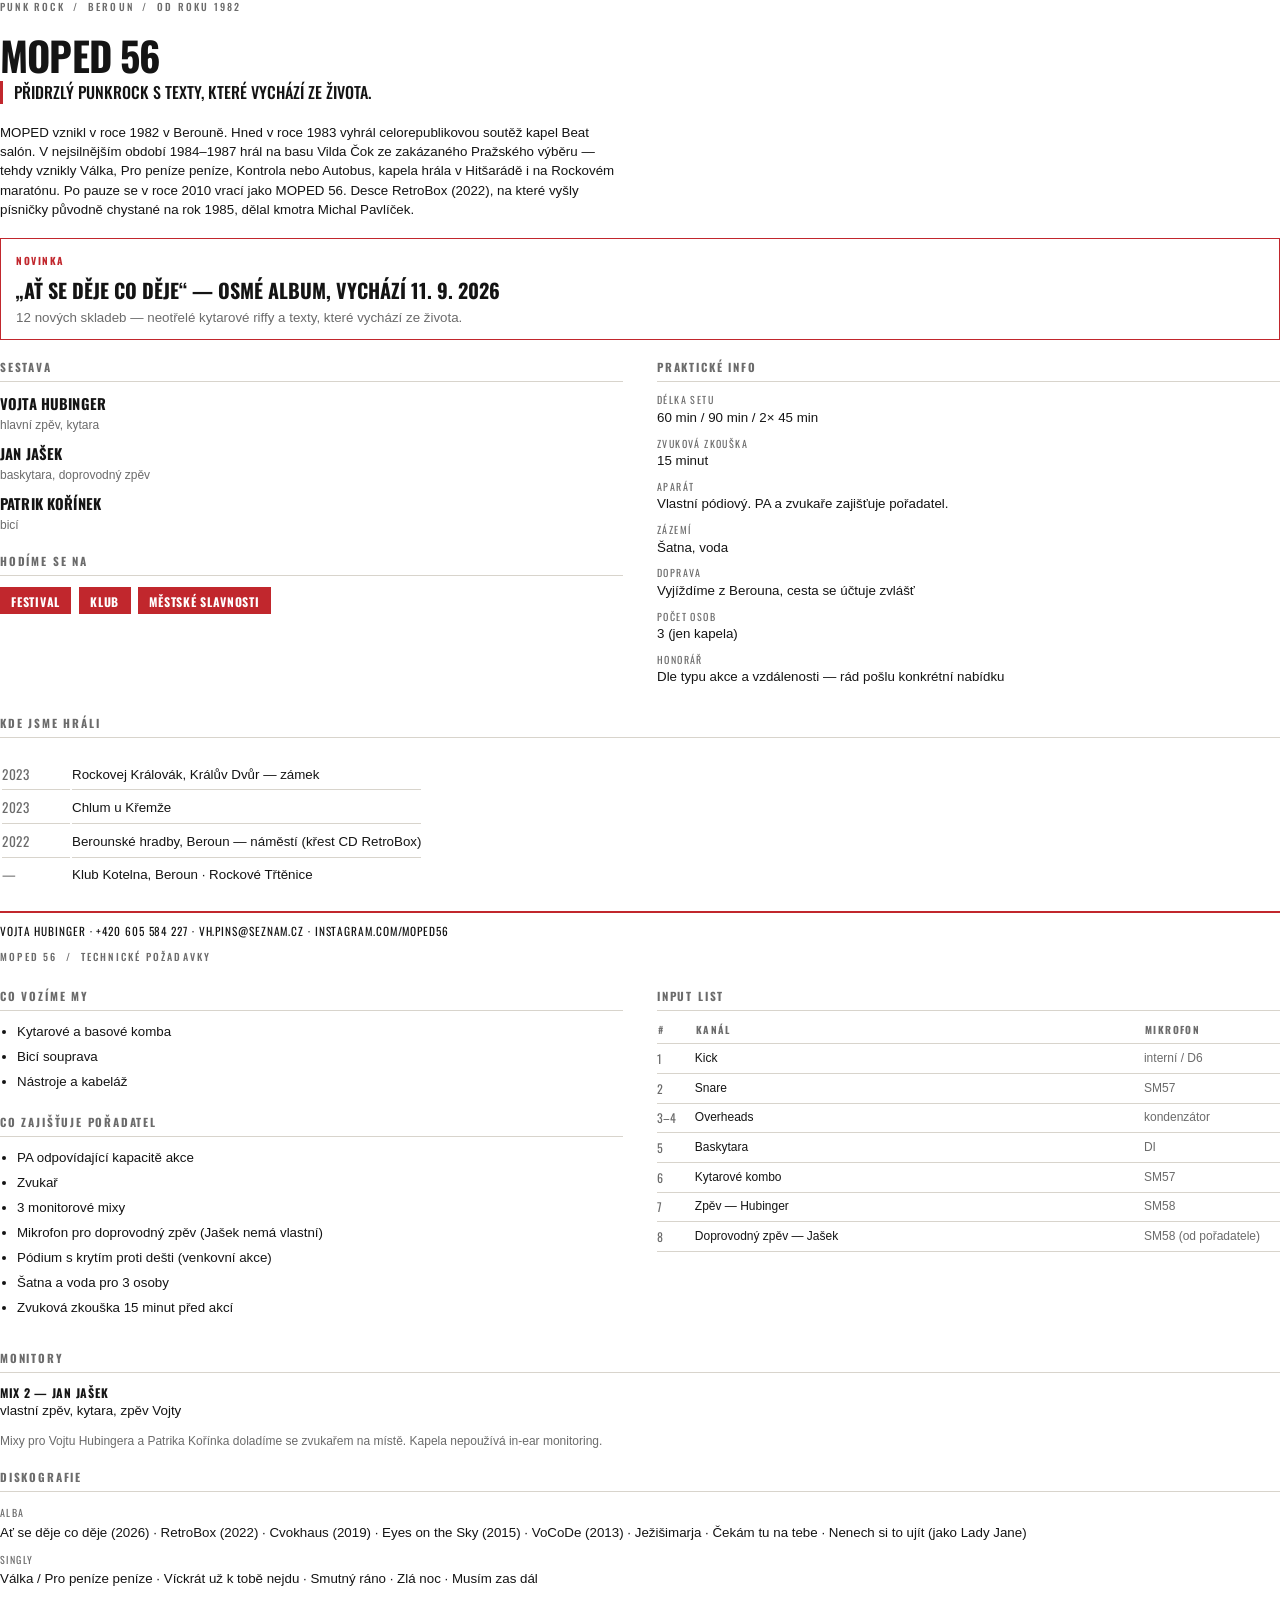
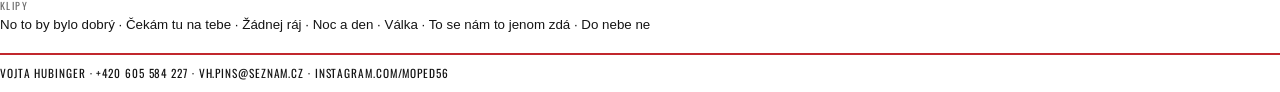
==== promo.html @ 7392727e "Punk one-pager for MOPED 56 with a cleaned promoter PDF" ====
<!doctype html>
<html lang="cs">
<head>
<meta charset="utf-8">
<title>MOPED 56 — promo pro pořadatele</title>
<link href="https://fonts.googleapis.com/css2?family=Oswald:wght@500;700&display=swap&subset=latin-ext" rel="stylesheet">
<style>
@page { size: A4; margin: 14mm 15mm; }

:root {
  --red: #c1272d;
  --ink: #141414;
  --grey: #6b6b6b;
  --rule: #d8d4cc;
  --display: "Oswald", "Arial Narrow", sans-serif;
}

* { box-sizing: border-box; }

body {
  margin: 0;
  color: var(--ink);
  background: #fff;
  font: 10pt/1.45 -apple-system, "Helvetica Neue", Helvetica, Arial, sans-serif;
  -webkit-print-color-adjust: exact;
  print-color-adjust: exact;
}

.page { page-break-after: always; }
.page:last-child { page-break-after: auto; }

h1, h2, h3, .display { font-family: var(--display); text-transform: uppercase; margin: 0; }

.kicker {
  font-family: var(--display);
  font-weight: 500;
  letter-spacing: 0.22em;
  font-size: 7.5pt;
  color: var(--grey);
  text-transform: uppercase;
  margin: 0 0 6mm;
}

.wordmark { font-weight: 700; font-size: 30pt; line-height: 0.9; letter-spacing: -0.02em; }
.claim { font-family: var(--display); font-weight: 500; font-size: 12pt; text-transform: uppercase; margin: 2mm 0 0; padding-left: 3mm; border-left: 3px solid var(--red); }

.bio { margin: 5mm 0 0; max-width: 165mm; }

.news {
  margin: 5mm 0 0;
  border: 1.5px solid var(--red);
  padding: 3mm 4mm;
}
.news .tag { font-family: var(--display); font-weight: 700; text-transform: uppercase; letter-spacing: 0.15em; font-size: 7.5pt; color: var(--red); }
.news h2 { font-weight: 700; font-size: 15pt; margin: 1.5mm 0 1mm; }
.news p { margin: 0; color: var(--grey); }

.cols { display: flex; gap: 9mm; margin: 5mm 0 0; }
.col { flex: 1; }

h3 {
  font-weight: 700;
  font-size: 8.5pt;
  letter-spacing: 0.16em;
  color: var(--grey);
  border-bottom: 1px solid var(--rule);
  padding-bottom: 1.5mm;
  margin: 0 0 3mm;
}

.member { margin: 0 0 2.5mm; }
.member strong { font-family: var(--display); font-weight: 700; text-transform: uppercase; font-size: 11pt; display: block; letter-spacing: 0.01em; }
.member span { color: var(--grey); font-size: 9pt; }

.spec { margin: 0 0 2.5mm; }
.spec dt { font-family: var(--display); text-transform: uppercase; letter-spacing: 0.14em; font-size: 7.5pt; color: var(--grey); }
.spec dd { margin: 0; }

.tags { margin: 5mm 0 0; }
.tags span {
  display: inline-block;
  font-family: var(--display);
  font-weight: 700;
  text-transform: uppercase;
  font-size: 9pt;
  letter-spacing: 0.06em;
  background: var(--red);
  color: #fff;
  padding: 1.5mm 3mm 1mm;
  margin: 0 2mm 2mm 0;
}

.gigs { margin: 5mm 0 0; }
.gigs tr td { padding: 1.5mm 0; border-bottom: 1px solid var(--rule); vertical-align: top; }
.gigs tr:last-child td { border-bottom: none; }
.gigs .year { font-family: var(--display); color: var(--grey); width: 18mm; letter-spacing: 0.05em; }

.foot {
  margin-top: 5mm;
  border-top: 2px solid var(--red);
  padding-top: 2.5mm;
  font-family: var(--display);
  text-transform: uppercase;
  letter-spacing: 0.08em;
  font-size: 8.5pt;
}

ul.plain { margin: 0; padding-left: 4.5mm; }
ul.plain li { margin-bottom: 1.5mm; }

table.inputs { width: 100%; border-collapse: collapse; }
table.inputs td, table.inputs th { font-size: 9pt; }
table.inputs th {
  font-family: var(--display);
  text-transform: uppercase;
  letter-spacing: 0.14em;
  font-size: 7.5pt;
  color: var(--grey);
  text-align: left;
  border-bottom: 1px solid var(--rule);
  padding-bottom: 1.5mm;
}
table.inputs td { padding: 1.5mm 0; border-bottom: 1px solid var(--rule); }
table.inputs td.num { width: 10mm; color: var(--grey); font-family: var(--display); }
table.inputs td.mic { width: 36mm; color: var(--grey); }

.mix { margin: 0 0 3mm; }
.mix strong { font-family: var(--display); text-transform: uppercase; font-size: 9pt; letter-spacing: 0.06em; display: block; }
.note { color: var(--grey); font-size: 9pt; }

.disco { margin: 5mm 0 0; }
.disco p { margin: 0 0 2mm; }
.disco .heading { font-family: var(--display); text-transform: uppercase; letter-spacing: 0.14em; font-size: 7.5pt; color: var(--grey); }
</style>
</head>
<body>

<div class="page">
  <p class="kicker">Punk rock &nbsp;/&nbsp; Beroun &nbsp;/&nbsp; od roku 1982</p>

  <h1 class="wordmark">Moped 56</h1>
  <p class="claim">Přidrzlý punkrock s texty, které vychází ze života.</p>

  <p class="bio">MOPED vznikl v roce 1982 v Berouně. Hned v roce 1983 vyhrál celorepublikovou soutěž kapel Beat salón. V nejsilnějším období 1984–1987 hrál na basu Vilda Čok ze zakázaného Pražského výběru — tehdy vznikly Válka, Pro peníze peníze, Kontrola nebo Autobus, kapela hrála v Hitšarádě i na Rockovém maratónu. Po pauze se v roce 2010 vrací jako MOPED 56. Desce RetroBox (2022), na které vyšly písničky původně chystané na rok 1985, dělal kmotra Michal Pavlíček.</p>

  <div class="news">
    <span class="tag">Novinka</span>
    <h2>„Ať se děje co děje“ — osmé album, vychází 11. 9. 2026</h2>
    <p>12 nových skladeb — neotřelé kytarové riffy a texty, které vychází ze života.</p>
  </div>

  <div class="cols">
    <div class="col">
      <h3>Sestava</h3>
      <p class="member"><strong>Vojta Hubinger</strong><span>hlavní zpěv, kytara</span></p>
      <p class="member"><strong>Jan Jašek</strong><span>baskytara, doprovodný zpěv</span></p>
      <p class="member"><strong>Patrik Kořínek</strong><span>bicí</span></p>

      <div class="tags">
        <h3>Hodíme se na</h3>
        <span>Festival</span><span>Klub</span><span>Městské slavnosti</span>
      </div>
    </div>

    <div class="col">
      <h3>Praktické info</h3>
      <dl class="spec"><dt>Délka setu</dt><dd>60 min / 90 min / 2× 45 min</dd></dl>
      <dl class="spec"><dt>Zvuková zkouška</dt><dd>15 minut</dd></dl>
      <dl class="spec"><dt>Aparát</dt><dd>Vlastní pódiový. PA a zvukaře zajišťuje pořadatel.</dd></dl>
      <dl class="spec"><dt>Zázemí</dt><dd>Šatna, voda</dd></dl>
      <dl class="spec"><dt>Doprava</dt><dd>Vyjíždíme z Berouna, cesta se účtuje zvlášť</dd></dl>
      <dl class="spec"><dt>Počet osob</dt><dd>3 (jen kapela)</dd></dl>
      <dl class="spec"><dt>Honorář</dt><dd>Dle typu akce a vzdálenosti — rád pošlu konkrétní nabídku</dd></dl>
    </div>
  </div>

  <div class="gigs">
    <h3>Kde jsme hráli</h3>
    <table class="gigs">
      <tr><td class="year">2023</td><td>Rockovej Královák, Králův Dvůr — zámek</td></tr>
      <tr><td class="year">2023</td><td>Chlum u Křemže</td></tr>
      <tr><td class="year">2022</td><td>Berounské hradby, Beroun — náměstí (křest CD RetroBox)</td></tr>
      <tr><td class="year">—</td><td>Klub Kotelna, Beroun · Rockové Třtěnice</td></tr>
    </table>
  </div>

  <p class="foot">Vojta Hubinger · +420 605 584 227 · vh.pins@seznam.cz · instagram.com/moped56</p>
</div>

<div class="page">
  <p class="kicker">Moped 56 &nbsp;/&nbsp; technické požadavky</p>

  <div class="cols">
    <div class="col">
      <h3>Co vozíme my</h3>
      <ul class="plain">
        <li>Kytarové a basové komba</li>
        <li>Bicí souprava</li>
        <li>Nástroje a kabeláž</li>
      </ul>

      <h3 style="margin-top:6mm">Co zajišťuje pořadatel</h3>
      <ul class="plain">
        <li>PA odpovídající kapacitě akce</li>
        <li>Zvukař</li>
        <li>3 monitorové mixy</li>
        <li>Mikrofon pro doprovodný zpěv (Jašek nemá vlastní)</li>
        <li>Pódium s krytím proti dešti (venkovní akce)</li>
        <li>Šatna a voda pro 3 osoby</li>
        <li>Zvuková zkouška 15 minut před akcí</li>
      </ul>
    </div>

    <div class="col">
      <h3>Input list</h3>
      <table class="inputs">
        <tr><th>#</th><th>Kanál</th><th class="mic">Mikrofon</th></tr>
        <tr><td class="num">1</td><td>Kick</td><td class="mic">interní / D6</td></tr>
        <tr><td class="num">2</td><td>Snare</td><td class="mic">SM57</td></tr>
        <tr><td class="num">3–4</td><td>Overheads</td><td class="mic">kondenzátor</td></tr>
        <tr><td class="num">5</td><td>Baskytara</td><td class="mic">DI</td></tr>
        <tr><td class="num">6</td><td>Kytarové kombo</td><td class="mic">SM57</td></tr>
        <tr><td class="num">7</td><td>Zpěv — Hubinger</td><td class="mic">SM58</td></tr>
        <tr><td class="num">8</td><td>Doprovodný zpěv — Jašek</td><td class="mic">SM58 (od pořadatele)</td></tr>
      </table>
    </div>
  </div>

  <div style="margin-top:7mm">
    <h3>Monitory</h3>
    <p class="mix"><strong>Mix 2 — Jan Jašek</strong>vlastní zpěv, kytara, zpěv Vojty</p>
    <p class="note">Mixy pro Vojtu Hubingera a Patrika Kořínka doladíme se zvukařem na místě. Kapela nepoužívá in-ear monitoring.</p>
  </div>

  <div class="disco">
    <h3>Diskografie</h3>
    <p><span class="heading">Alba</span><br>Ať se děje co děje (2026) · RetroBox (2022) · Cvokhaus (2019) · Eyes on the Sky (2015) · VoCoDe (2013) · Ježišimarja · Čekám tu na tebe · Nenech si to ujít (jako Lady Jane)</p>
    <p><span class="heading">Singly</span><br>Válka / Pro peníze peníze · Víckrát už k tobě nejdu · Smutný ráno · Zlá noc · Musím zas dál</p>
    <p><span class="heading">Klipy</span><br>No to by bylo dobrý · Čekám tu na tebe · Žádnej ráj · Noc a den · Válka · To se nám to jenom zdá · Do nebe ne</p>
  </div>

  <p class="foot">Vojta Hubinger · +420 605 584 227 · vh.pins@seznam.cz · instagram.com/moped56</p>
</div>

</body>
</html>
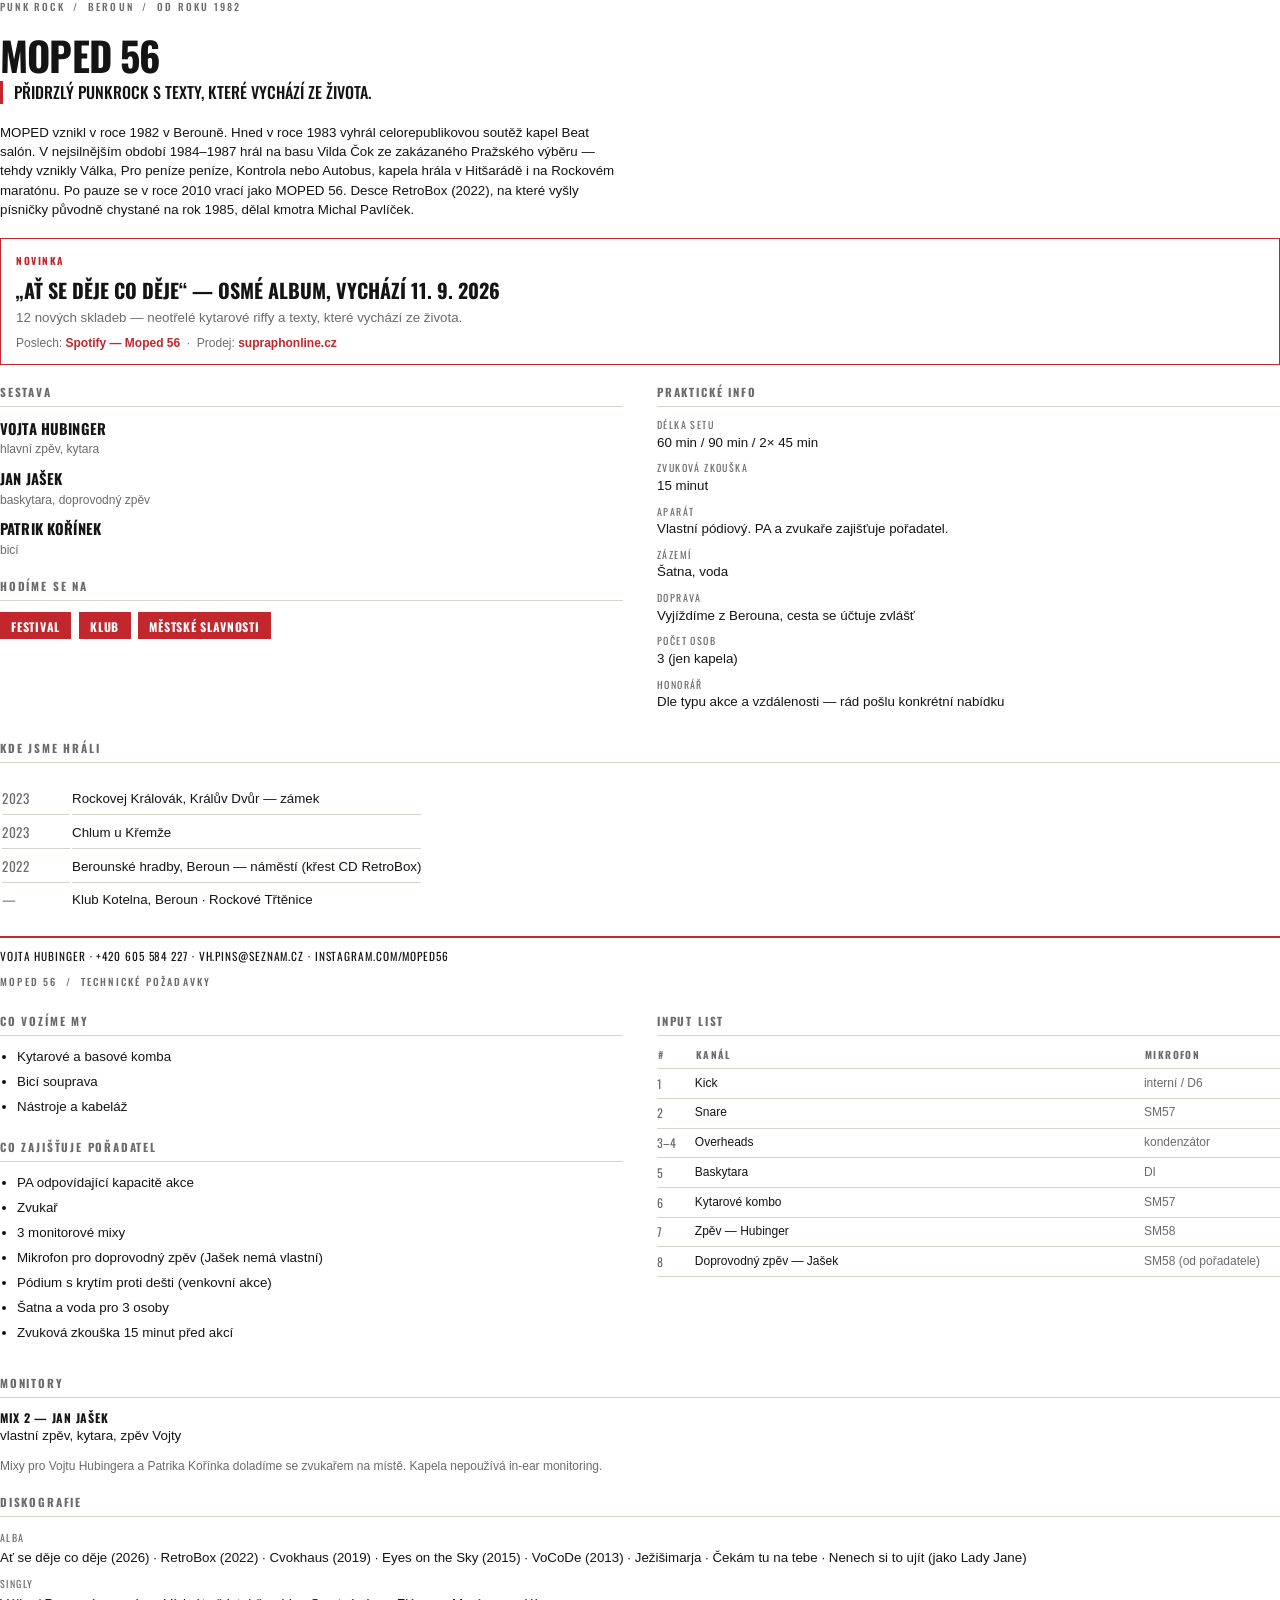
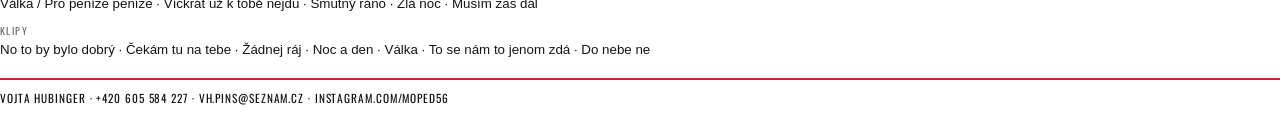
==== commit 44a15b41: "Add Spotify and Supraphonline links, fix caron collision in the album title Also adds docs/ covering" ====
--- a/promo.html
+++ b/promo.html
@@ -54,6 +54,8 @@
 .news .tag { font-family: var(--display); font-weight: 700; text-transform: uppercase; letter-spacing: 0.15em; font-size: 7.5pt; color: var(--red); }
 .news h2 { font-weight: 700; font-size: 15pt; margin: 1.5mm 0 1mm; }
 .news p { margin: 0; color: var(--grey); }
+.news .news-links { margin-top: 2mm; font-size: 9pt; }
+.news .news-links a { color: var(--red); text-decoration: none; font-weight: 600; }
 
 .cols { display: flex; gap: 9mm; margin: 5mm 0 0; }
 .col { flex: 1; }
@@ -147,6 +149,7 @@
     <span class="tag">Novinka</span>
     <h2>„Ať se děje co děje“ — osmé album, vychází 11. 9. 2026</h2>
     <p>12 nových skladeb — neotřelé kytarové riffy a texty, které vychází ze života.</p>
+    <p class="news-links">Poslech: <a href="https://open.spotify.com/artist/3JX1EqImdihFfyDZTZLHoA">Spotify — Moped 56</a> &nbsp;·&nbsp; Prodej: <a href="https://www.supraphonline.cz/umelec/253257-moped-56">supraphonline.cz</a></p>
   </div>
 
   <div class="cols">
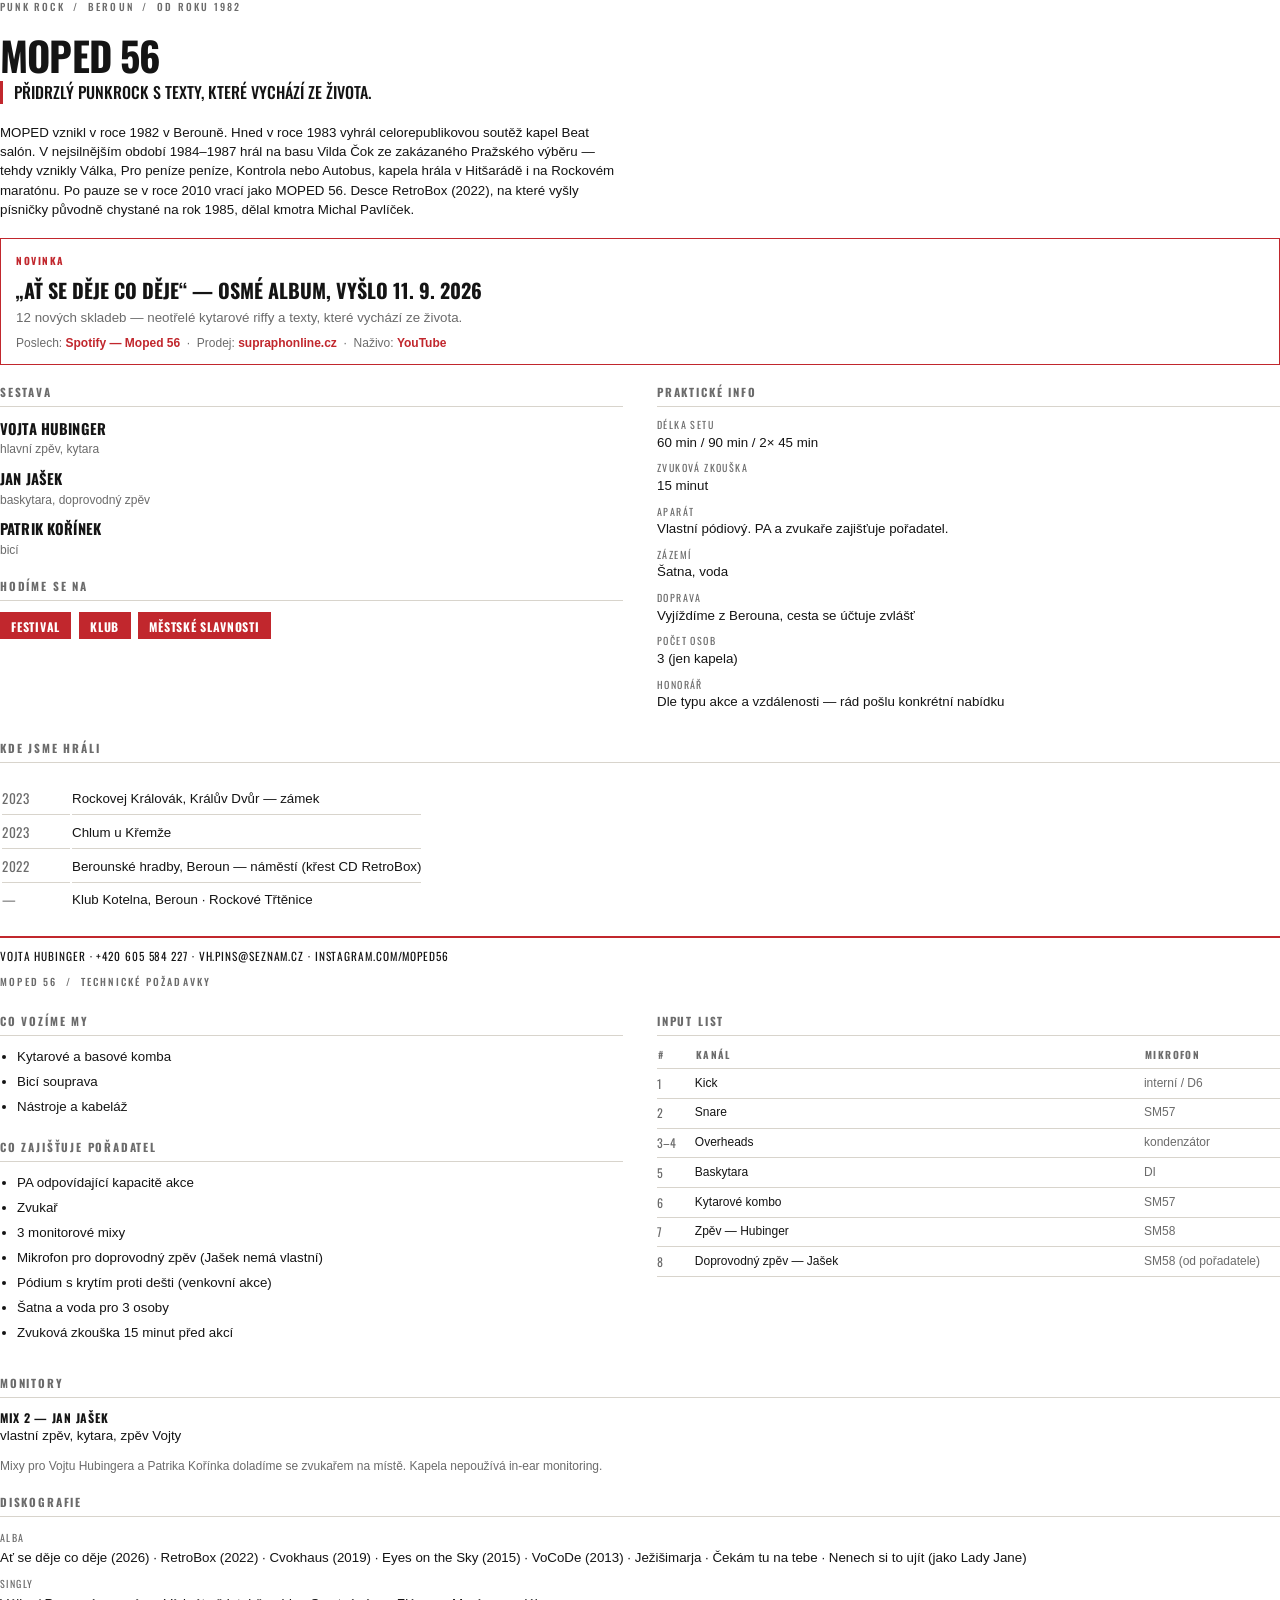
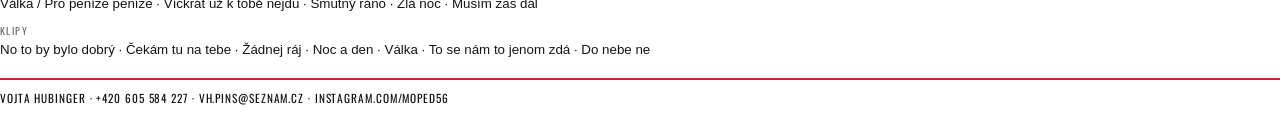
==== commit 182ed09a: "Link new album shop page and live video, add sitemap - Hero buy button and discography point at the " ====
--- a/promo.html
+++ b/promo.html
@@ -147,9 +147,9 @@
 
   <div class="news">
     <span class="tag">Novinka</span>
-    <h2>„Ať se děje co děje“ — osmé album, vychází 11. 9. 2026</h2>
+    <h2>„Ať se děje co děje“ — osmé album, vyšlo 11. 9. 2026</h2>
     <p>12 nových skladeb — neotřelé kytarové riffy a texty, které vychází ze života.</p>
-    <p class="news-links">Poslech: <a href="https://open.spotify.com/artist/3JX1EqImdihFfyDZTZLHoA">Spotify — Moped 56</a> &nbsp;·&nbsp; Prodej: <a href="https://www.supraphonline.cz/umelec/253257-moped-56">supraphonline.cz</a></p>
+    <p class="news-links">Poslech: <a href="https://open.spotify.com/artist/3JX1EqImdihFfyDZTZLHoA">Spotify — Moped 56</a> &nbsp;·&nbsp; Prodej: <a href="https://www.supraphonline.cz/album/943127-at-se-deje-co-deje">supraphonline.cz</a> &nbsp;·&nbsp; Naživo: <a href="https://www.youtube.com/watch?v=m8Ar5Jatpdw">YouTube</a></p>
   </div>
 
   <div class="cols">
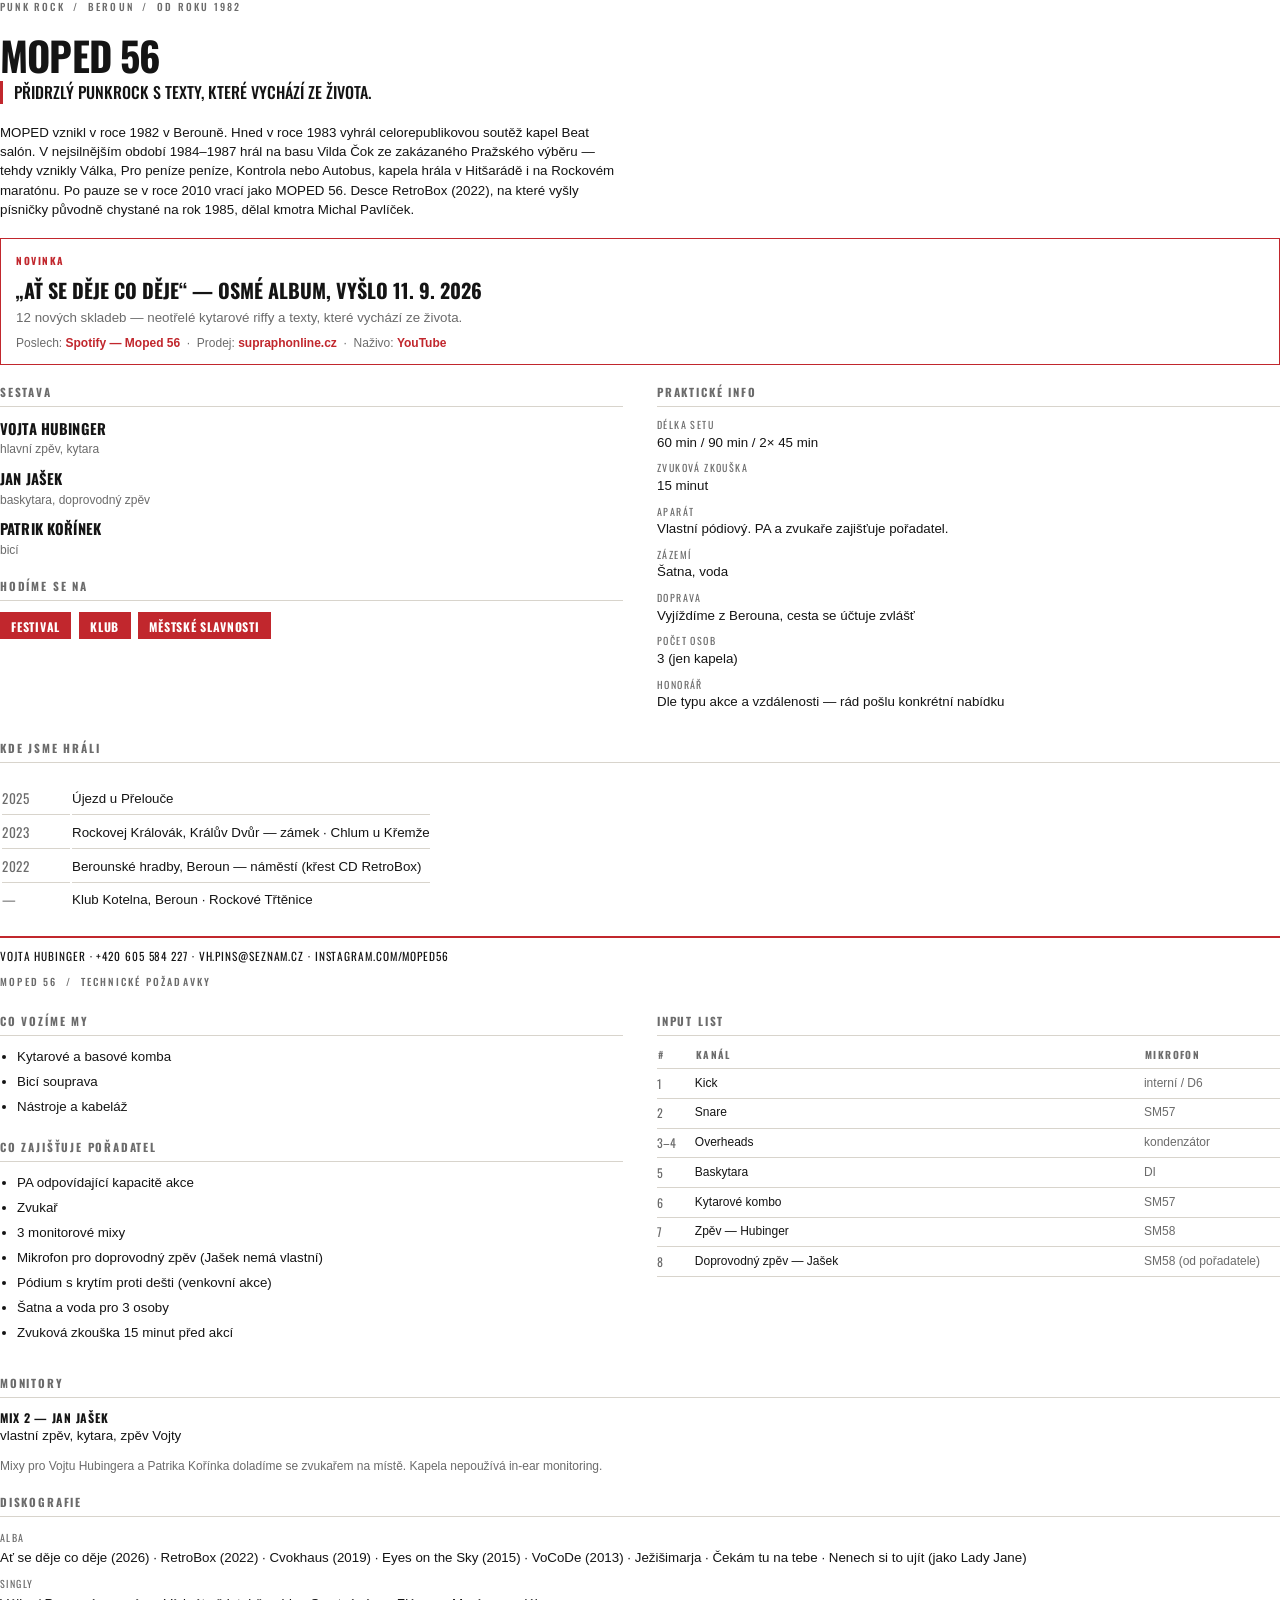
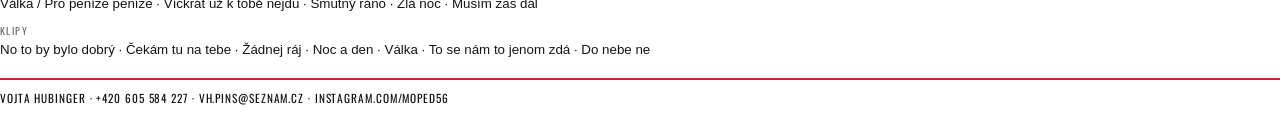
==== commit c8ca89c9: "Add Újezd u Přelouče 2025 to promo references Co-Authored-By: Claude Opus 5.5 <noreply@anthropic.com" ====
--- a/promo.html
+++ b/promo.html
@@ -149,7 +149,7 @@
     <span class="tag">Novinka</span>
     <h2>„Ať se děje co děje“ — osmé album, vyšlo 11. 9. 2026</h2>
     <p>12 nových skladeb — neotřelé kytarové riffy a texty, které vychází ze života.</p>
-    <p class="news-links">Poslech: <a href="https://open.spotify.com/artist/3JX1EqImdihFfyDZTZLHoA">Spotify — Moped 56</a> &nbsp;·&nbsp; Prodej: <a href="https://www.supraphonline.cz/album/943127-at-se-deje-co-deje">supraphonline.cz</a> &nbsp;·&nbsp; Naživo: <a href="https://www.youtube.com/watch?v=m8Ar5Jatpdw">YouTube</a></p>
+    <p class="news-links">Poslech: <a href="https://open.spotify.com/artist/3JX1EqImdihFfyDZTZLHoA">Spotify — Moped 56</a> &nbsp;·&nbsp; Prodej: <a href="https://www.supraphonline.cz/album/943127-at-se-deje-co-deje">supraphonline.cz</a> &nbsp;·&nbsp; Naživo: <a href="https://www.youtube.com/watch?v=pqLfuXRMy8A">YouTube</a></p>
   </div>
 
   <div class="cols">
@@ -180,8 +180,8 @@
   <div class="gigs">
     <h3>Kde jsme hráli</h3>
     <table class="gigs">
-      <tr><td class="year">2023</td><td>Rockovej Královák, Králův Dvůr — zámek</td></tr>
-      <tr><td class="year">2023</td><td>Chlum u Křemže</td></tr>
+      <tr><td class="year">2025</td><td>Újezd u Přelouče</td></tr>
+      <tr><td class="year">2023</td><td>Rockovej Královák, Králův Dvůr — zámek · Chlum u Křemže</td></tr>
       <tr><td class="year">2022</td><td>Berounské hradby, Beroun — náměstí (křest CD RetroBox)</td></tr>
       <tr><td class="year">—</td><td>Klub Kotelna, Beroun · Rockové Třtěnice</td></tr>
     </table>
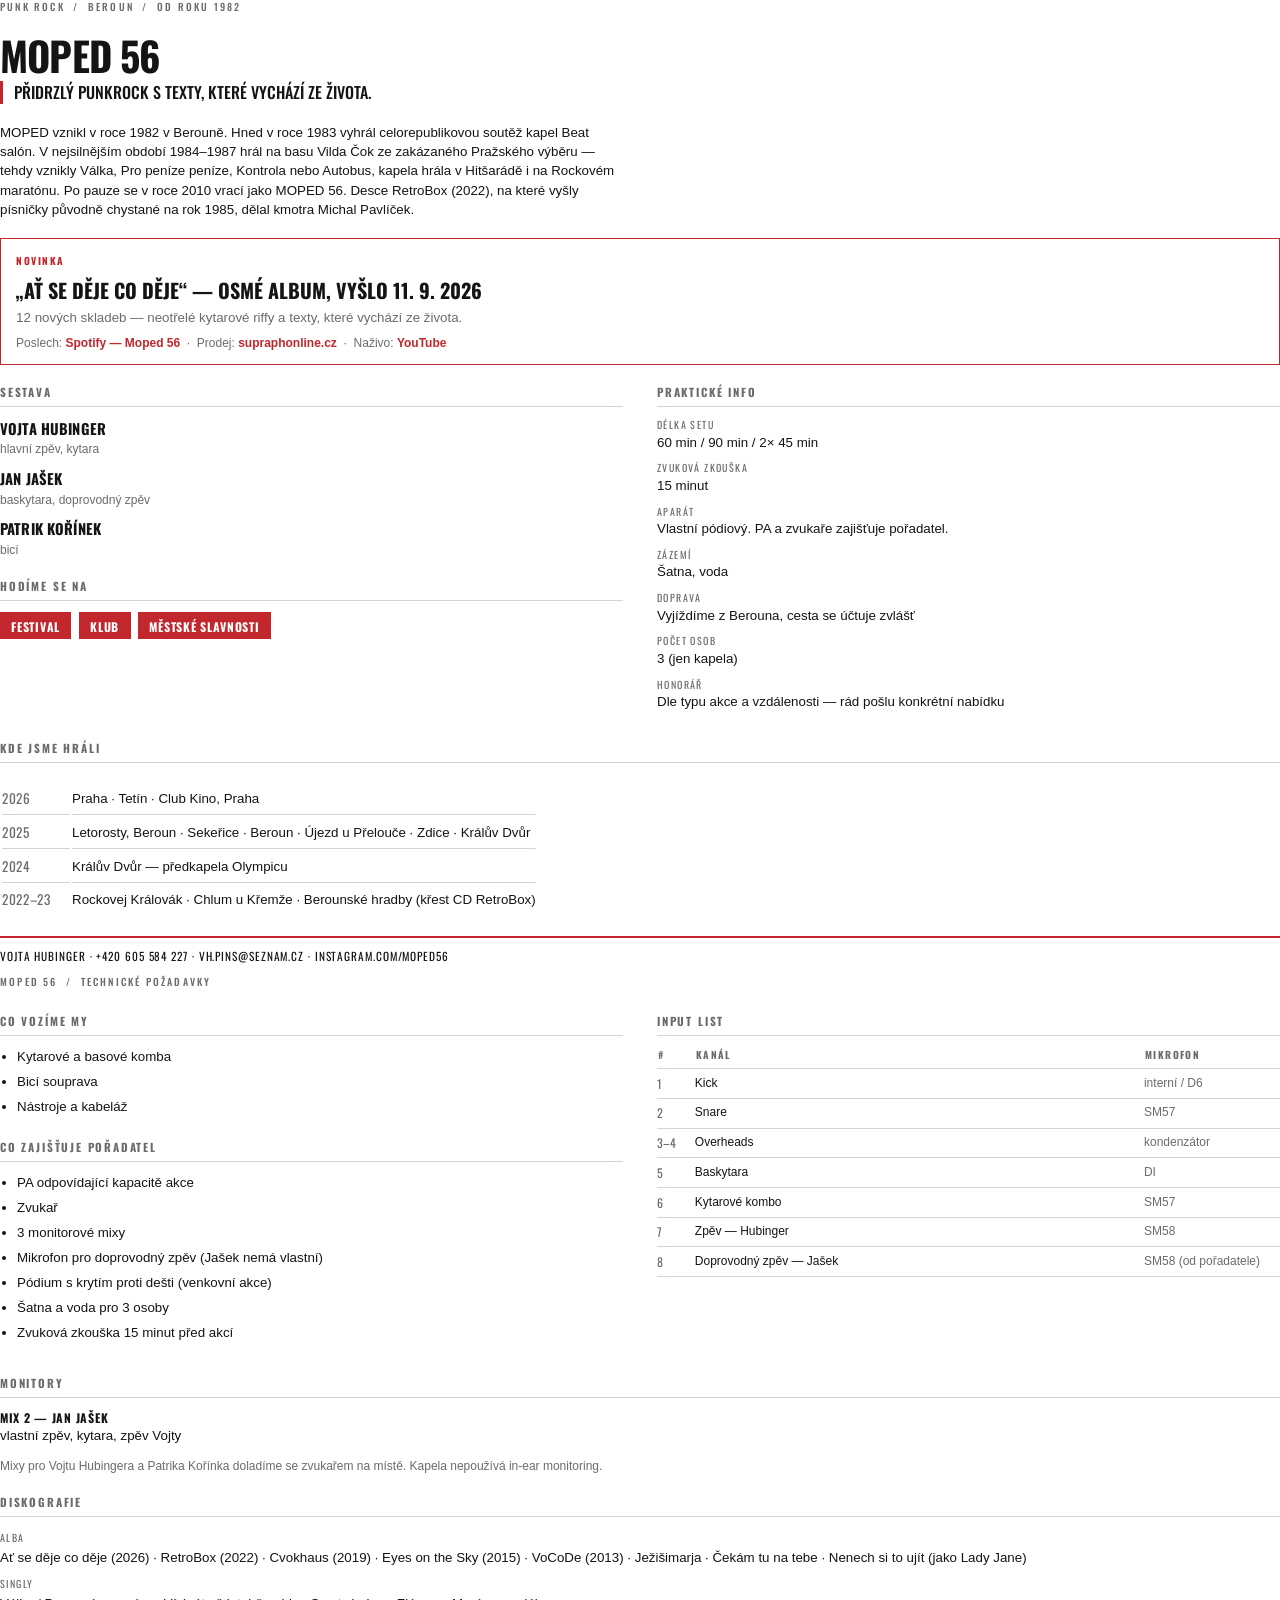
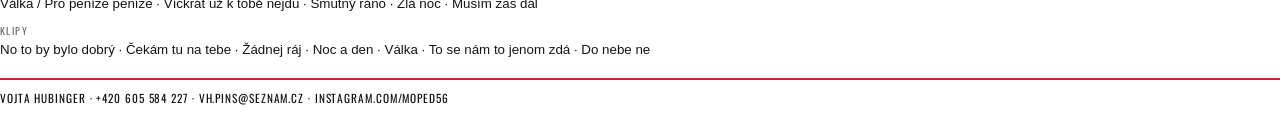
==== commit cf593bce: "Update promo references with 2024-2026 gigs Co-Authored-By: Claude Opus 5.5 <noreply@anthropic.com>" ====
--- a/promo.html
+++ b/promo.html
@@ -180,10 +180,10 @@
   <div class="gigs">
     <h3>Kde jsme hráli</h3>
     <table class="gigs">
-      <tr><td class="year">2025</td><td>Újezd u Přelouče</td></tr>
-      <tr><td class="year">2023</td><td>Rockovej Královák, Králův Dvůr — zámek · Chlum u Křemže</td></tr>
-      <tr><td class="year">2022</td><td>Berounské hradby, Beroun — náměstí (křest CD RetroBox)</td></tr>
-      <tr><td class="year">—</td><td>Klub Kotelna, Beroun · Rockové Třtěnice</td></tr>
+      <tr><td class="year">2026</td><td>Praha · Tetín · Club Kino, Praha</td></tr>
+      <tr><td class="year">2025</td><td>Letorosty, Beroun · Sekeřice · Beroun · Újezd u Přelouče · Zdice · Králův Dvůr</td></tr>
+      <tr><td class="year">2024</td><td>Králův Dvůr — předkapela Olympicu</td></tr>
+      <tr><td class="year">2022–23</td><td>Rockovej Královák · Chlum u Křemže · Berounské hradby (křest CD RetroBox)</td></tr>
     </table>
   </div>
 
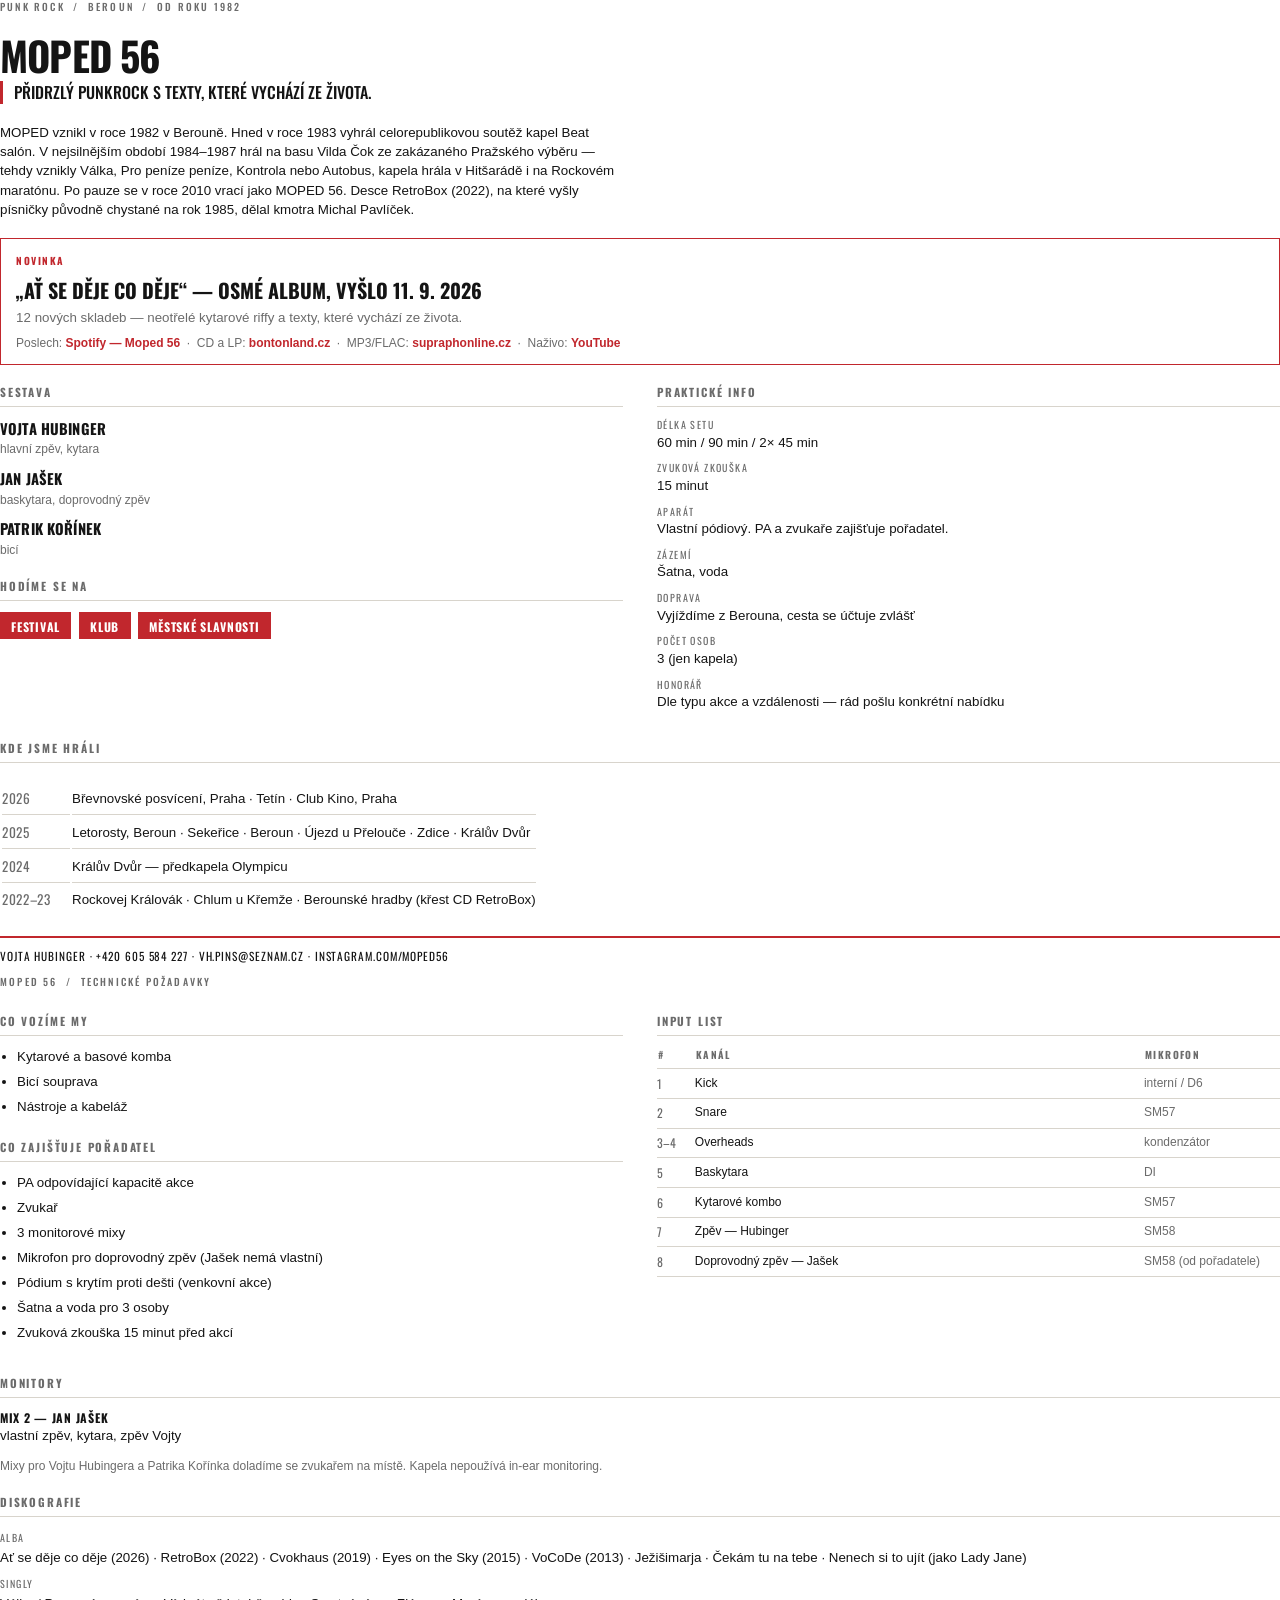
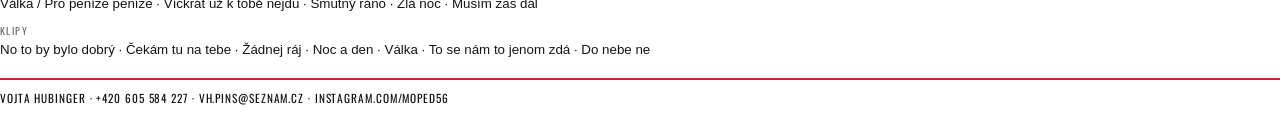
==== commit 1345c865: "Link CD and LP on Bontonland, name the Břevnov gig Co-Authored-By: Claude Opus 5.5 <noreply@anthropi" ====
--- a/promo.html
+++ b/promo.html
@@ -149,7 +149,7 @@
     <span class="tag">Novinka</span>
     <h2>„Ať se děje co děje“ — osmé album, vyšlo 11. 9. 2026</h2>
     <p>12 nových skladeb — neotřelé kytarové riffy a texty, které vychází ze života.</p>
-    <p class="news-links">Poslech: <a href="https://open.spotify.com/artist/3JX1EqImdihFfyDZTZLHoA">Spotify — Moped 56</a> &nbsp;·&nbsp; Prodej: <a href="https://www.supraphonline.cz/album/943127-at-se-deje-co-deje">supraphonline.cz</a> &nbsp;·&nbsp; Naživo: <a href="https://www.youtube.com/watch?v=pqLfuXRMy8A">YouTube</a></p>
+    <p class="news-links">Poslech: <a href="https://open.spotify.com/artist/3JX1EqImdihFfyDZTZLHoA">Spotify — Moped 56</a> &nbsp;·&nbsp; CD a LP: <a href="https://www.bontonland.cz/moped-56-at-se-deje-co-se-deje-1/">bontonland.cz</a> &nbsp;·&nbsp; MP3/FLAC: <a href="https://www.supraphonline.cz/album/943127-at-se-deje-co-deje">supraphonline.cz</a> &nbsp;·&nbsp; Naživo: <a href="https://www.youtube.com/watch?v=pqLfuXRMy8A">YouTube</a></p>
   </div>
 
   <div class="cols">
@@ -180,7 +180,7 @@
   <div class="gigs">
     <h3>Kde jsme hráli</h3>
     <table class="gigs">
-      <tr><td class="year">2026</td><td>Praha · Tetín · Club Kino, Praha</td></tr>
+      <tr><td class="year">2026</td><td>Břevnovské posvícení, Praha · Tetín · Club Kino, Praha</td></tr>
       <tr><td class="year">2025</td><td>Letorosty, Beroun · Sekeřice · Beroun · Újezd u Přelouče · Zdice · Králův Dvůr</td></tr>
       <tr><td class="year">2024</td><td>Králův Dvůr — předkapela Olympicu</td></tr>
       <tr><td class="year">2022–23</td><td>Rockovej Královák · Chlum u Křemže · Berounské hradby (křest CD RetroBox)</td></tr>
